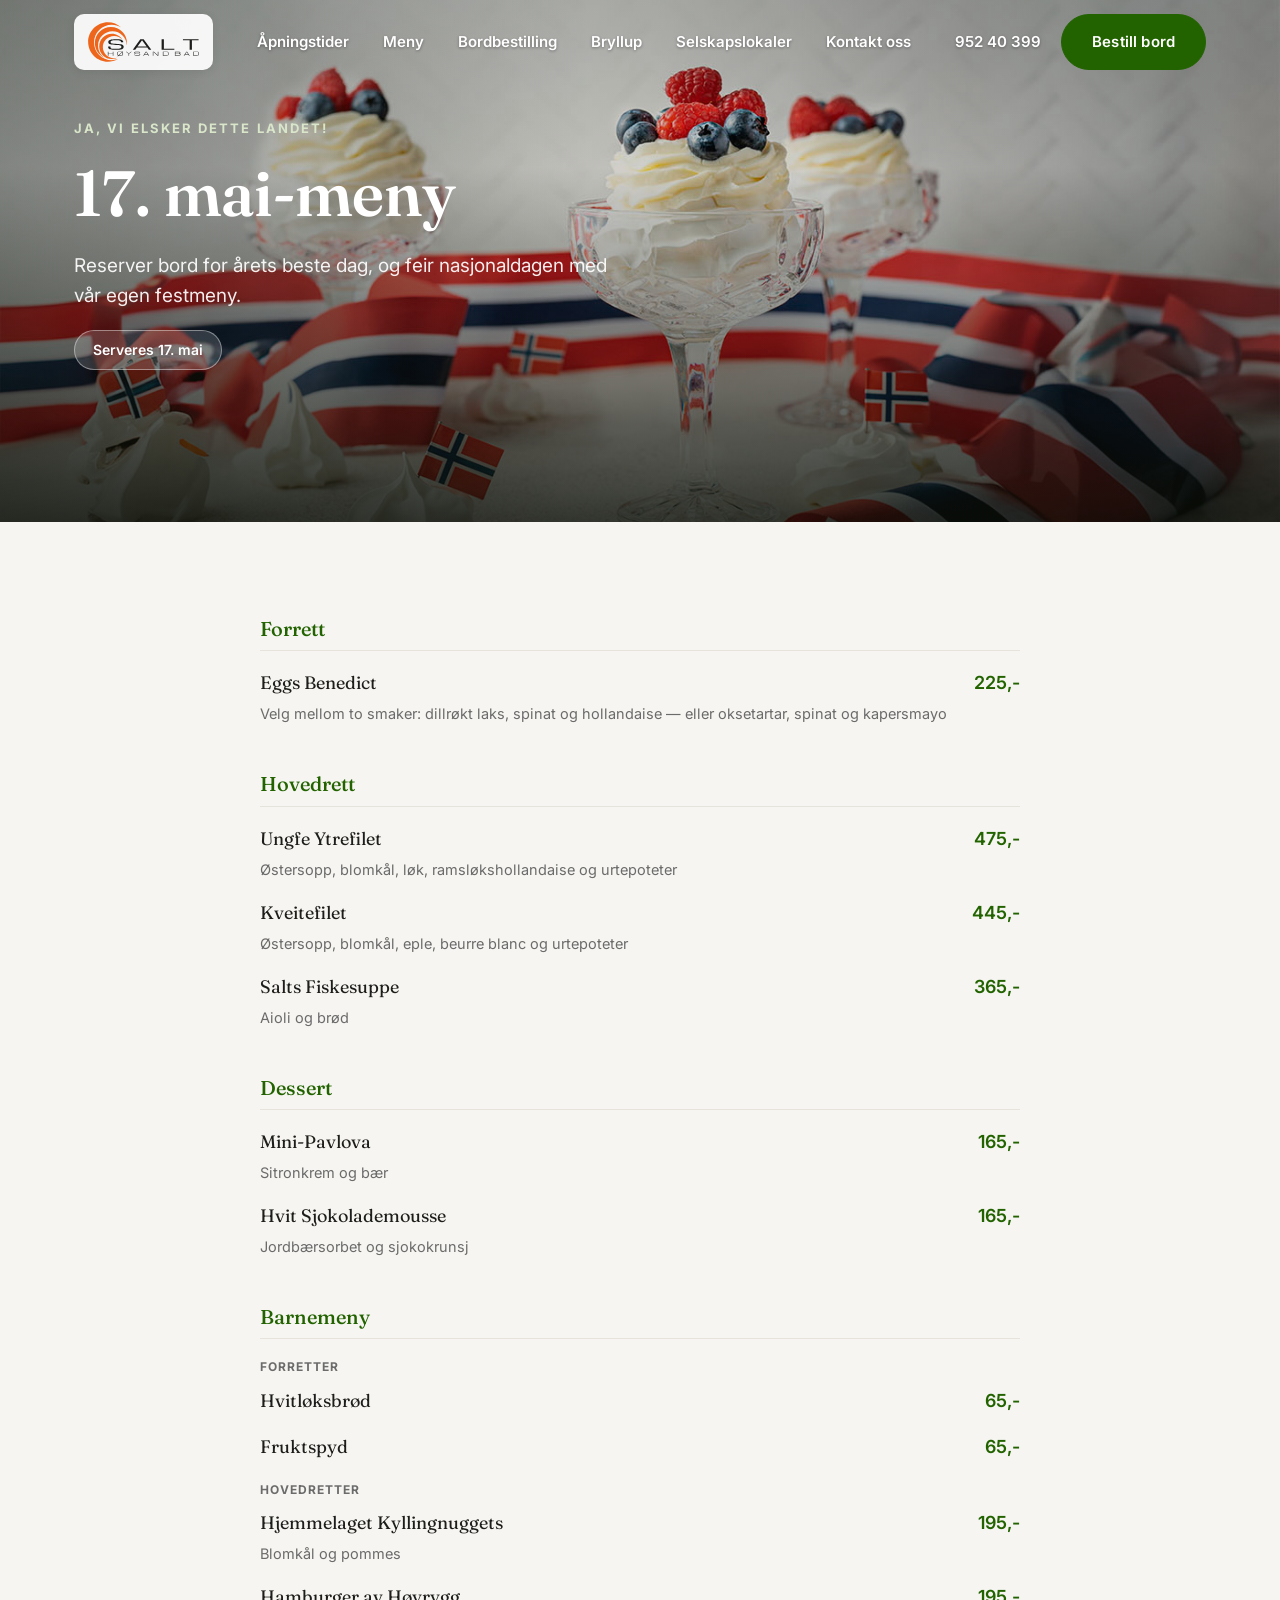
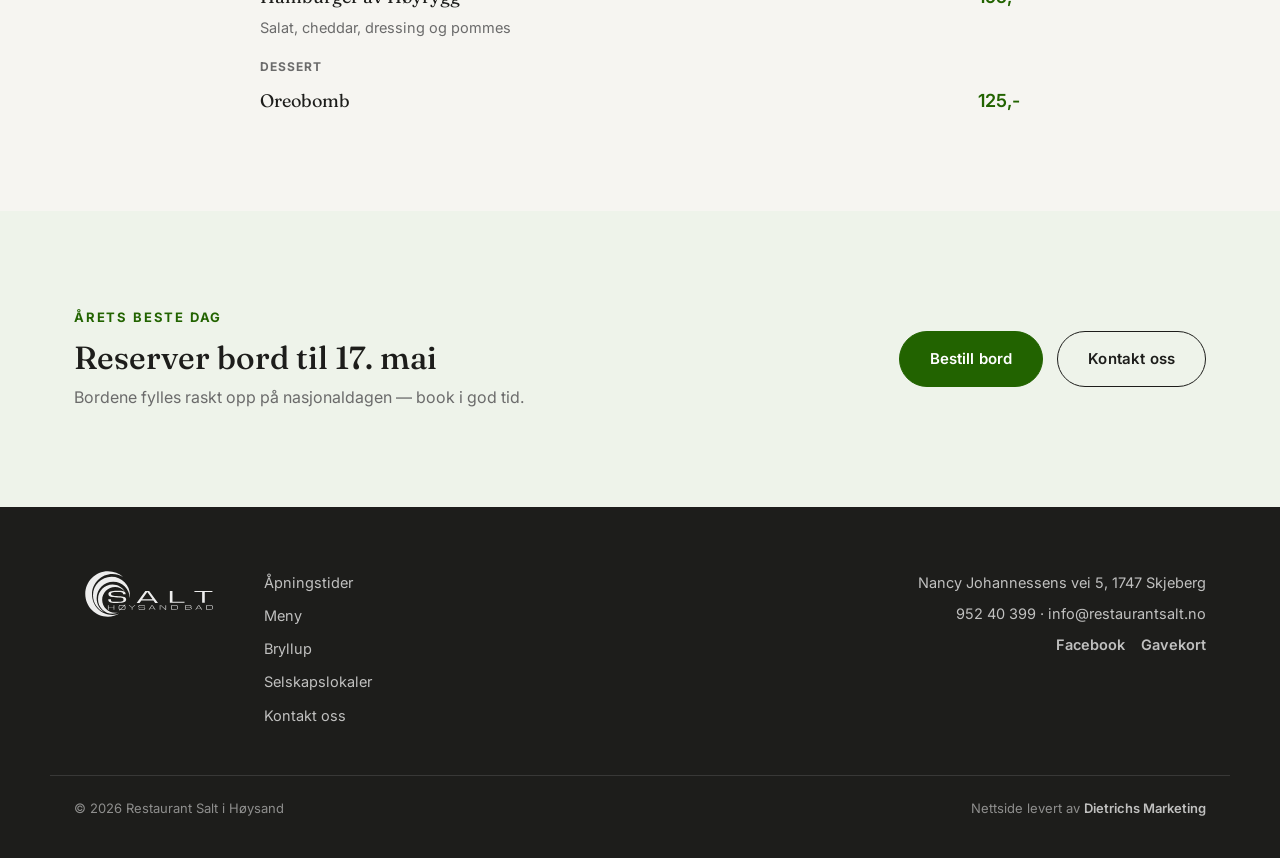
==== 17-mai-meny.html @ 6f29620e "Utvid til ekte flersidestruktur: apningstider, meny, bryllup, selskapslokaler, kontakt, 17. mai-meny" ====
<!DOCTYPE html>
<html lang="no">
<head>
<meta charset="UTF-8">
<meta name="viewport" content="width=device-width, initial-scale=1.0">
<title>17. mai-meny – Restaurant Salt i Høysand</title>
<meta name="description" content="Feir 17. mai hos Restaurant Salt i Høysand. Egen festmeny med forrett, hovedrett, dessert og barnemeny — reserver bord for årets beste dag.">
<meta name="theme-color" content="#226300">
<link rel="icon" type="image/png" sizes="32x32" href="assets/favicon-32.png">
<link rel="apple-touch-icon" sizes="180x180" href="assets/favicon-180.png">
<link rel="icon" type="image/png" sizes="192x192" href="assets/favicon-192.png">
<link rel="preconnect" href="https://fonts.googleapis.com">
<link rel="preconnect" href="https://fonts.gstatic.com" crossorigin>
<link href="https://fonts.googleapis.com/css2?family=Fraunces:ital,opsz,wght@0,9..144,400;0,9..144,500;0,9..144,600;1,9..144,500&family=Inter:wght@400;500;600;700&display=swap" rel="stylesheet">
<link rel="stylesheet" href="style.css">
</head>
<body>

<a class="skip-link" href="#main">Hopp til innhold</a>

<header class="site-header" id="siteHeader">
  <div class="header-inner">
    <a href="index.html" class="logo-plate" aria-label="Restaurant Salt i Høysand – til forsiden">
      <img src="assets/logo.svg" alt="Restaurant Salt i Høysand" width="180" height="65">
    </a>

    <nav class="main-nav" aria-label="Hovedmeny">
      <a href="apningstider.html">Åpningstider</a>
      <a href="meny.html">Meny</a>
      <a href="https://restaurantsalt.no/bordbestilling/" target="_blank" rel="noopener">Bordbestilling</a>
      <a href="bryllup.html">Bryllup</a>
      <a href="selskapslokaler.html">Selskapslokaler</a>
      <a href="kontakt.html">Kontakt oss</a>
    </nav>

    <div class="header-actions">
      <a href="tel:+4795240399" class="header-phone">952 40 399</a>
      <a href="https://restaurantsalt.no/bordbestilling/" class="btn btn-cta nav-cta" target="_blank" rel="noopener">Bestill bord</a>
      <button class="hamburger" id="hamburgerBtn" aria-label="Åpne meny" aria-expanded="false" aria-controls="mobileMenu">
        <span></span><span></span><span></span>
      </button>
    </div>
  </div>
</header>

<div class="mobile-menu" id="mobileMenu">
  <button class="mobile-menu-close" id="mobileMenuClose" aria-label="Lukk meny">&times;</button>
  <nav class="mobile-nav" aria-label="Mobilmeny">
    <a href="apningstider.html">Åpningstider</a>
    <a href="meny.html">Meny</a>
    <a href="https://restaurantsalt.no/bordbestilling/" target="_blank" rel="noopener">Bordbestilling</a>
    <a href="bryllup.html">Bryllup</a>
    <a href="selskapslokaler.html">Selskapslokaler</a>
    <a href="kontakt.html">Kontakt oss</a>
  </nav>
  <div class="mobile-menu-contact">
    <a href="tel:+4795240399">952 40 399</a>
    <a href="mailto:info@restaurantsalt.no">info@restaurantsalt.no</a>
  </div>
  <a href="https://restaurantsalt.no/bordbestilling/" class="btn btn-cta mobile-menu-cta" target="_blank" rel="noopener">Bestill bord</a>
</div>
<div class="mobile-menu-scrim" id="mobileMenuScrim"></div>

<main id="main">

  <section class="hero hero-compact" id="top">
    <div class="hero-media">
      <img src="assets/17-mai.jpg" alt="Pavlova med bær, norske flagg og feiring av 17. mai på Restaurant Salt" width="1400" height="884">
      <div class="hero-overlay"></div>
    </div>
    <div class="hero-content">
      <p class="eyebrow">Ja, vi elsker dette landet!</p>
      <h1>17. mai-meny</h1>
      <p class="hero-lede">Reserver bord for årets beste dag, og feir nasjonaldagen med vår egen festmeny.</p>
      <span class="hero-note">Serveres 17. mai</span>
    </div>
  </section>

  <section class="menu-section" id="meny">
    <div class="container">
      <div class="menu-page-groups reveal">

        <div class="menu-group">
          <h3>Forrett</h3>
          <div class="menu-item">
            <div class="menu-item-head"><span>Eggs Benedict</span><span class="price">225,-</span></div>
            <p>Velg mellom to smaker: dillrøkt laks, spinat og hollandaise — eller oksetartar, spinat og kapersmayo</p>
          </div>
        </div>

        <div class="menu-group">
          <h3>Hovedrett</h3>
          <div class="menu-item">
            <div class="menu-item-head"><span>Ungfe Ytrefilet</span><span class="price">475,-</span></div>
            <p>Østersopp, blomkål, løk, ramsløkshollandaise og urtepoteter</p>
          </div>
          <div class="menu-item">
            <div class="menu-item-head"><span>Kveitefilet</span><span class="price">445,-</span></div>
            <p>Østersopp, blomkål, eple, beurre blanc og urtepoteter</p>
          </div>
          <div class="menu-item">
            <div class="menu-item-head"><span>Salts Fiskesuppe</span><span class="price">365,-</span></div>
            <p>Aioli og brød</p>
          </div>
        </div>

        <div class="menu-group">
          <h3>Dessert</h3>
          <div class="menu-item">
            <div class="menu-item-head"><span>Mini-Pavlova</span><span class="price">165,-</span></div>
            <p>Sitronkrem og bær</p>
          </div>
          <div class="menu-item">
            <div class="menu-item-head"><span>Hvit Sjokolademousse</span><span class="price">165,-</span></div>
            <p>Jordbærsorbet og sjokokrunsj</p>
          </div>
        </div>

        <div class="menu-group">
          <h3>Barnemeny</h3>
          <p class="menu-subgroup-label">Forretter</p>
          <div class="menu-item">
            <div class="menu-item-head"><span>Hvitløksbrød</span><span class="price">65,-</span></div>
          </div>
          <div class="menu-item">
            <div class="menu-item-head"><span>Fruktspyd</span><span class="price">65,-</span></div>
          </div>
          <p class="menu-subgroup-label">Hovedretter</p>
          <div class="menu-item">
            <div class="menu-item-head"><span>Hjemmelaget Kyllingnuggets</span><span class="price">195,-</span></div>
            <p>Blomkål og pommes</p>
          </div>
          <div class="menu-item">
            <div class="menu-item-head"><span>Hamburger av Høyrygg</span><span class="price">195,-</span></div>
            <p>Salat, cheddar, dressing og pommes</p>
          </div>
          <p class="menu-subgroup-label">Dessert</p>
          <div class="menu-item">
            <div class="menu-item-head"><span>Oreobomb</span><span class="price">125,-</span></div>
          </div>
        </div>

      </div>
    </div>
  </section>

  <section class="cta-band">
    <div class="container cta-band-inner">
      <div class="cta-band-copy">
        <p class="section-eyebrow">Årets beste dag</p>
        <h2>Reserver bord til 17. mai</h2>
        <p>Bordene fylles raskt opp på nasjonaldagen — book i god tid.</p>
      </div>
      <div class="cta-band-actions">
        <a href="https://restaurantsalt.no/bordbestilling/" class="btn btn-cta" target="_blank" rel="noopener">Bestill bord</a>
        <a href="kontakt.html" class="btn btn-outline-dark">Kontakt oss</a>
      </div>
    </div>
  </section>

</main>

<footer class="site-footer">
  <div class="container footer-grid">
    <a href="index.html" class="footer-logo">
      <img src="assets/logo.svg" alt="Restaurant Salt i Høysand" width="150" height="54">
    </a>
    <nav class="footer-nav" aria-label="Bunntekstmeny">
      <a href="apningstider.html">Åpningstider</a>
      <a href="meny.html">Meny</a>
      <a href="bryllup.html">Bryllup</a>
      <a href="selskapslokaler.html">Selskapslokaler</a>
      <a href="kontakt.html">Kontakt oss</a>
    </nav>
    <div class="footer-contact">
      <p>Nancy Johannessens vei 5, 1747 Skjeberg</p>
      <p><a href="tel:+4795240399">952 40 399</a> · <a href="mailto:info@restaurantsalt.no">info@restaurantsalt.no</a></p>
      <div class="social-row">
        <a href="https://www.facebook.com/restaurantsalt.no/" target="_blank" rel="noopener">Facebook</a>
        <a href="https://givn.no/shop/salt" target="_blank" rel="noopener">Gavekort</a>
      </div>
    </div>
  </div>
  <div class="container footer-bottom">
    <p>&copy; <span id="year"></span> Restaurant Salt i Høysand</p>
    <p>Nettside levert av <a href="https://dmarketing.no" target="_blank" rel="noopener">Dietrichs Marketing</a></p>
  </div>
</footer>

<script src="app.js"></script>
</body>
</html>
---- style.css ----
/* Restaurant Salt i Høysand — redesign
   Fargelås: grønn #226300 (kundens ekte, gjennomgående CTA-farge), ink #1D1D1B (logo),
   hentet direkte fra restaurantsalt.no sin egen CSS og logo-SVG. */

:root {
  --ink: #1d1d1b;
  --text: #4a4a4a;
  --text-soft: #6b6b6b;
  --green: #226300;
  --green-dark: #163f00;
  --green-tint: #eef3ea;
  --cream: #f6f5f1;
  --white: #ffffff;
  --line: #e5e3dc;

  --font-display: "Fraunces", serif;
  --font-body: "Inter", sans-serif;

  --header-h: 84px;
  --container-w: 1180px;
}

* { box-sizing: border-box; }
html { scroll-behavior: smooth; }

body {
  margin: 0;
  overflow-x: hidden;
  background: var(--white);
  color: var(--text);
  font-family: var(--font-body);
  font-size: 16px;
  line-height: 1.6;
  -webkit-font-smoothing: antialiased;
}

img { max-width: 100%; display: block; }

h1, h2, h3 {
  font-family: var(--font-display);
  color: var(--ink);
  font-weight: 500;
  line-height: 1.12;
  margin: 0 0 .5em;
}

h1 { font-weight: 600; }

p { margin: 0 0 1em; }
a { color: inherit; text-decoration: none; }

.container {
  max-width: var(--container-w);
  margin: 0 auto;
  padding: 0 24px;
}

.skip-link {
  position: absolute;
  top: -100px;
  left: 16px;
  background: var(--ink);
  color: var(--white);
  padding: 12px 18px;
  border-radius: 8px;
  z-index: 1000;
  transition: top .2s ease;
}
.skip-link:focus { top: 16px; }

/* ---------- Buttons ---------- */
.btn {
  display: inline-flex;
  align-items: center;
  justify-content: center;
  padding: 15px 30px;
  border-radius: 999px;
  font-family: var(--font-body);
  font-weight: 600;
  font-size: 15px;
  letter-spacing: .01em;
  border: 1.5px solid transparent;
  cursor: pointer;
  transition: background .2s ease, color .2s ease, border-color .2s ease, transform .15s ease;
  white-space: nowrap;
}
.btn:hover { transform: translateY(-1px); }

.btn-cta {
  background: var(--green);
  color: var(--white);
  border-color: var(--green);
}
.btn-cta:hover { background: var(--green-dark); border-color: var(--green-dark); }

.btn-outline {
  background: rgba(255,255,255,.08);
  color: var(--white);
  border-color: rgba(255,255,255,.75);
}
.btn-outline:hover { background: rgba(255,255,255,.18); }

.text-link {
  display: inline-block;
  font-weight: 600;
  color: var(--green);
  border-bottom: 1.5px solid transparent;
  transition: border-color .2s ease;
}
.text-link:hover { border-color: var(--green); }

/* ---------- Section scaffolding ---------- */
.section-eyebrow {
  font-family: var(--font-body);
  font-weight: 700;
  font-size: 13px;
  letter-spacing: .14em;
  text-transform: uppercase;
  color: var(--green);
  margin: 0 0 .9em;
}

.section-head { max-width: 640px; margin: 0 0 48px; }
.section-lede { color: var(--text-soft); font-size: 17px; }

section { padding: 96px 0; scroll-margin-top: calc(var(--header-h) + 16px); }

.reveal {
  opacity: 0;
  transform: translateY(26px);
  transition: opacity .7s ease, transform .7s ease;
}
.reveal.is-visible { opacity: 1; transform: translateY(0); }

/* ============ HEADER ============ */
.site-header {
  position: fixed;
  top: 0; left: 0; right: 0;
  z-index: 500;
  height: var(--header-h);
  display: flex;
  align-items: center;
  background: transparent;
  transition: background .3s ease, box-shadow .3s ease, height .3s ease;
}

.header-inner {
  width: 100%;
  max-width: var(--container-w);
  margin: 0 auto;
  padding: 0 24px;
  display: flex;
  align-items: center;
  justify-content: space-between;
  gap: 24px;
}

.logo-plate {
  display: inline-flex;
  align-items: center;
  background: rgba(255,255,255,.92);
  padding: 8px 14px;
  border-radius: 10px;
  transition: background .3s ease, box-shadow .3s ease;
  box-shadow: 0 2px 10px rgba(0,0,0,.08);
}
.logo-plate img { height: 40px; width: auto; }

.main-nav { display: flex; align-items: center; gap: 34px; }
.main-nav a {
  font-size: 15px;
  font-weight: 600;
  color: var(--white);
  text-shadow: 0 1px 3px rgba(0,0,0,.35);
  position: relative;
  padding: 6px 0;
  transition: color .3s ease, opacity .2s ease;
}
.main-nav a:hover { opacity: .8; }
.main-nav a.active { border-bottom: 1.5px solid rgba(255,255,255,.85); }
.site-header.scrolled .main-nav a.active { border-bottom-color: var(--green); }
.mobile-nav a.active { color: var(--green); }

.header-actions { display: flex; align-items: center; gap: 20px; }
.header-phone {
  font-size: 15px;
  font-weight: 600;
  color: var(--white);
  text-shadow: 0 1px 3px rgba(0,0,0,.35);
  transition: color .3s ease;
}

.hamburger {
  display: none;
  flex-direction: column;
  justify-content: center;
  align-items: center;
  gap: 5px;
  width: 44px;
  height: 44px;
  background: rgba(255,255,255,.92);
  border: none;
  border-radius: 10px;
  cursor: pointer;
  box-shadow: 0 2px 10px rgba(0,0,0,.08);
}
.hamburger span {
  width: 20px;
  height: 2px;
  background: var(--ink);
  border-radius: 2px;
}

/* Scrolled state: solid header, dark text — no backdrop-filter (keeps fixed mobile drawer safe) */
.site-header.scrolled {
  background: rgba(255,255,255,.98);
  box-shadow: 0 4px 18px rgba(0,0,0,.07);
  height: 72px;
}
.site-header.scrolled .logo-plate { background: transparent; box-shadow: none; padding: 8px 0; }
.site-header.scrolled .logo-plate img { height: 34px; }
.site-header.scrolled .main-nav a,
.site-header.scrolled .header-phone {
  color: var(--ink);
  text-shadow: none;
}
.site-header.scrolled .hamburger { background: var(--cream); box-shadow: none; }

/* ============ MOBILE MENU ============ */
.mobile-menu {
  position: fixed;
  top: 0; right: 0;
  width: min(360px, 86vw);
  height: 100vh;
  background: var(--white);
  z-index: 700;
  padding: 28px 28px 40px;
  display: flex;
  flex-direction: column;
  gap: 34px;
  transform: translateX(100%);
  transition: transform .35s ease;
  overflow-y: auto;
}
.mobile-menu.open { transform: translateX(0); }

.mobile-menu-close {
  align-self: flex-end;
  width: 44px;
  height: 44px;
  border-radius: 10px;
  border: none;
  background: var(--cream);
  color: var(--ink);
  font-size: 28px;
  line-height: 1;
  cursor: pointer;
}

.mobile-nav { display: flex; flex-direction: column; gap: 6px; margin-top: 12px; }
.mobile-nav a {
  font-family: var(--font-display);
  font-size: 26px;
  color: var(--ink);
  padding: 12px 0;
  border-bottom: 1px solid var(--line);
}

.mobile-menu-contact { display: flex; flex-direction: column; gap: 8px; }
.mobile-menu-contact a { font-size: 16px; font-weight: 600; color: var(--green); }

.mobile-menu-cta { width: 100%; padding: 17px 20px; font-size: 16px; }

.mobile-menu-scrim {
  position: fixed;
  inset: 0;
  background: rgba(20,20,18,.45);
  z-index: 600;
  opacity: 0;
  pointer-events: none;
  transition: opacity .3s ease;
}
.mobile-menu-scrim.open { opacity: 1; pointer-events: auto; }

.nav-cta { display: inline-flex; }

/* ============ HERO ============ */
.hero {
  position: relative;
  min-height: 100vh;
  display: flex;
  align-items: flex-end;
  overflow: hidden;
}
.hero-media { position: absolute; inset: 0; z-index: 0; }
.hero-media img { width: 100%; height: 100%; object-fit: cover; object-position: center 42%; }
.hero-overlay {
  position: absolute;
  inset: 0;
  background:
    linear-gradient(180deg, rgba(15,20,10,.25) 0%, rgba(15,18,10,.18) 32%, rgba(12,16,8,.55) 72%, rgba(10,14,7,.82) 100%),
    linear-gradient(90deg, rgba(10,14,7,.35) 0%, rgba(10,14,7,0) 46%);
}

.hero-content {
  position: relative;
  z-index: 1;
  max-width: var(--container-w);
  margin: 0 auto;
  padding: 0 24px 120px;
  width: 100%;
  color: var(--white);
}

.eyebrow {
  font-family: var(--font-body);
  font-weight: 700;
  font-size: 13px;
  letter-spacing: .16em;
  text-transform: uppercase;
  color: #d9e6c9;
  margin: 0 0 18px;
}

.hero h1 {
  color: var(--white);
  font-size: clamp(34px, 5.6vw, 64px);
  max-width: 15ch;
  margin-bottom: .35em;
}

.hero-lede {
  font-size: clamp(16px, 1.7vw, 19px);
  max-width: 46ch;
  color: rgba(255,255,255,.92);
  margin-bottom: 34px;
}

.hero-actions { display: flex; flex-wrap: wrap; gap: 16px; }

.scroll-cue {
  position: absolute;
  bottom: 34px;
  left: 50%;
  transform: translateX(-50%);
  z-index: 1;
  width: 30px;
  height: 46px;
  border: 1.5px solid rgba(255,255,255,.7);
  border-radius: 20px;
}
.scroll-cue span {
  position: absolute;
  top: 8px; left: 50%;
  width: 4px; height: 8px;
  background: var(--white);
  border-radius: 2px;
  transform: translateX(-50%);
  animation: cue 1.8s ease infinite;
}
@keyframes cue {
  0% { opacity: 1; top: 8px; }
  70% { opacity: 0; top: 22px; }
  100% { opacity: 0; top: 8px; }
}

/* ============ INTRO ============ */
.intro { padding-top: 100px; }
.intro-grid { max-width: 780px; }
.intro-grid h2 { font-size: clamp(26px, 3.4vw, 38px); }
.intro-text { font-size: 17px; color: var(--text-soft); max-width: 60ch; }

.stat-row {
  display: flex;
  flex-wrap: wrap;
  gap: 48px;
  margin-top: 40px;
  padding-top: 40px;
  border-top: 1px solid var(--line);
}
.stat { display: flex; flex-direction: column; gap: 4px; }
.stat-num { font-family: var(--font-display); font-size: 34px; color: var(--green); font-weight: 600; }
.stat-label { font-size: 14px; color: var(--text-soft); max-width: 16ch; }

/* ============ MENU ============ */
.menu-section { background: var(--cream); }
.menu-layout {
  display: grid;
  grid-template-columns: minmax(0, 1fr) minmax(0, 1.15fr);
  gap: 56px;
  align-items: start;
}
.menu-photo {
  border-radius: 18px;
  width: 100%;
  height: 100%;
  object-fit: cover;
  aspect-ratio: 4/5;
  position: sticky;
  top: 110px;
}
.menu-groups { display: flex; flex-direction: column; gap: 40px; }
.menu-group h3 {
  font-size: 20px;
  color: var(--green);
  border-bottom: 1px solid var(--line);
  padding-bottom: 10px;
  margin-bottom: 18px;
}
.menu-item { margin-bottom: 18px; }
.menu-item:last-child { margin-bottom: 0; }
.menu-item-head {
  display: flex;
  justify-content: space-between;
  align-items: baseline;
  gap: 16px;
  font-family: var(--font-display);
  font-size: 18px;
  color: var(--ink);
}
.menu-item-head .price { font-family: var(--font-body); font-weight: 600; color: var(--green); white-space: nowrap; }
.menu-item p { margin: 4px 0 0; font-size: 14.5px; color: var(--text-soft); }

/* ============ HISTORIE ============ */
.historie-grid {
  display: grid;
  grid-template-columns: 1fr 1fr;
  gap: 64px;
  align-items: center;
}
.historie-photo { border-radius: 18px; width: 100%; object-fit: cover; aspect-ratio: 4/3; }
.historie-text h2 { font-size: clamp(26px, 3.2vw, 36px); }
.historie-text p { font-size: 16.5px; }

/* ============ LOKALER ============ */
.lokaler { background: var(--cream); }
.lokaler-cards {
  display: grid;
  grid-template-columns: 1fr 1fr;
  gap: 32px;
}
.lokale-card {
  background: var(--white);
  border-radius: 18px;
  overflow: hidden;
  box-shadow: 0 10px 30px rgba(20,20,18,.06);
}
.lokale-card img { width: 100%; aspect-ratio: 3/2; object-fit: cover; }
.lokale-card-body { padding: 30px; }
.lokale-card-body h3 { font-size: 22px; }
.lokale-card-body p { font-size: 15px; color: var(--text-soft); }

/* ============ ARRANGEMENT ============ */
.arrangement {
  position: relative;
  color: var(--white);
  padding: 0;
  min-height: 560px;
  display: flex;
  align-items: center;
}
.arrangement-media { position: absolute; inset: 0; z-index: 0; }
.arrangement-media img { width: 100%; height: 100%; object-fit: cover; }
.arrangement-overlay { position: absolute; inset: 0; background: linear-gradient(90deg, rgba(10,14,7,.9) 0%, rgba(10,14,7,.72) 55%, rgba(10,14,7,.42) 100%); }
.arrangement-content { position: relative; z-index: 1; padding: 90px 24px; max-width: 640px; }
.arrangement .section-eyebrow { color: #d9e6c9; }
.arrangement h2 { color: var(--white); font-size: clamp(26px, 3.4vw, 38px); }
.arrangement p { color: rgba(255,255,255,.88); font-size: 16.5px; }

.tag-row { display: flex; flex-wrap: wrap; gap: 10px; margin: 20px 0 26px; }
.tag {
  font-size: 13.5px;
  font-weight: 600;
  padding: 9px 16px;
  border-radius: 999px;
  border: 1px solid rgba(255,255,255,.35);
  color: var(--white);
}
.tag-row-link { color: var(--white); }
.tag-row-link:hover { border-color: var(--white); }

/* ============ KONTAKT ============ */
.kontakt-grid {
  display: grid;
  grid-template-columns: .9fr 1.3fr;
  gap: 64px;
  align-items: start;
}
.kontakt-intro h2 { font-size: clamp(26px, 3.2vw, 36px); }
.kontakt-intro p { font-size: 16.5px; margin-bottom: 28px; }

.kontakt-cards { display: grid; grid-template-columns: repeat(3, 1fr); gap: 24px; }
.kontakt-card {
  background: var(--green-tint);
  border-radius: 16px;
  padding: 26px;
}
.kontakt-card h3 { font-size: 16px; text-transform: uppercase; letter-spacing: .06em; font-family: var(--font-body); font-weight: 700; color: var(--green); margin-bottom: 14px; }
.kontakt-card p { font-size: 15px; color: var(--text); margin-bottom: 10px; }
.kontakt-card a:not(.text-link) { font-weight: 600; }
.kv { display: flex; flex-wrap: wrap; justify-content: space-between; gap: 4px 14px; font-size: 15px; padding: 6px 0; border-bottom: 1px solid rgba(0,0,0,.06); }
.kv:last-of-type { border-bottom: none; }
.kv span { white-space: nowrap; }
.kv span:first-child { color: var(--text-soft); }
.kv span:last-child { font-weight: 600; color: var(--ink); }

.social-row { display: flex; gap: 16px; margin-top: 6px; }
.social-row a { font-weight: 600; color: var(--green); font-size: 14.5px; }

/* ============ FOOTER ============ */
.site-footer { background: var(--ink); color: rgba(255,255,255,.72); padding: 64px 0 0; }
.footer-grid {
  display: grid;
  grid-template-columns: auto 1fr auto;
  gap: 40px;
  align-items: start;
  padding-bottom: 48px;
  border-bottom: 1px solid rgba(255,255,255,.12);
}
.footer-logo img { height: 46px; filter: brightness(0) invert(1); opacity: .92; }
.footer-nav { display: flex; flex-direction: column; gap: 10px; }
.footer-nav a { font-size: 14.5px; color: rgba(255,255,255,.72); }
.footer-nav a:hover { color: var(--white); }
.footer-contact { font-size: 14.5px; text-align: right; }
.footer-contact p { margin-bottom: 8px; }
.footer-contact .social-row { justify-content: flex-end; }
.footer-contact .social-row a { color: rgba(255,255,255,.72); }
.footer-contact .social-row a:hover { color: var(--white); }

.footer-bottom {
  display: flex;
  justify-content: space-between;
  flex-wrap: wrap;
  gap: 8px;
  padding: 22px 24px 26px;
  font-size: 13px;
  color: rgba(255,255,255,.5);
}
.footer-bottom a { color: rgba(255,255,255,.72); font-weight: 600; }
.footer-bottom a:hover { color: var(--white); }

/* ============================================================
   RESPONSIVE — mobile first breakpoints, generous mobile spacing
   ============================================================ */
@media (max-width: 980px) {
  .main-nav, .header-phone, .nav-cta { display: none; }
  .hamburger { display: flex; }

  .menu-layout { grid-template-columns: 1fr; }
  .menu-photo { position: static; aspect-ratio: 16/10; }

  .historie-grid { grid-template-columns: 1fr; gap: 36px; }
  .historie-photo { order: -1; }

  .lokaler-cards { grid-template-columns: 1fr; }

  .kontakt-grid { grid-template-columns: 1fr; gap: 44px; }
  .kontakt-cards { grid-template-columns: 1fr; }

  .footer-grid { grid-template-columns: 1fr; text-align: left; gap: 32px; }
  .footer-contact { text-align: left; }
  .footer-contact .social-row { justify-content: flex-start; }
}

@media (max-width: 640px) {
  section { padding: 64px 0; }
  .intro { padding-top: 72px; }
  .section-head { margin-bottom: 36px; }

  :root { --header-h: 72px; }
  .header-inner { padding: 0 18px; }
  .logo-plate img { height: 30px; }
  .site-header.scrolled .logo-plate img { height: 26px; }

  .hero { min-height: 92vh; }
  .hero-content { padding: 0 20px 84px; }
  .hero-actions { flex-direction: column; align-items: stretch; }
  .hero-actions .btn { width: 100%; }
  .scroll-cue { display: none; }

  .stat-row { gap: 28px 36px; }
  .stat-num { font-size: 28px; }

  .arrangement-content { padding: 64px 20px; }
  .arrangement-overlay { background: linear-gradient(180deg, rgba(10,14,7,.55) 0%, rgba(10,14,7,.88) 60%, rgba(10,14,7,.95) 100%); }

  .footer-bottom { flex-direction: column; align-items: flex-start; }
}

@media (min-width: 981px) {
  .mobile-menu, .mobile-menu-scrim, .hamburger { display: none !important; }
}

/* ============================================================
   INTERIOR PAGES — compact photo hero, text-only page header,
   CTA band, season banner, menu allergens, rooms, split blocks
   ============================================================ */

/* Compact hero for interior photo pages (meny/bryllup/selskapslokaler/17-mai) */
.hero.hero-compact { min-height: 58vh; }
.hero-compact .hero-content { padding-bottom: 56px; }
.hero-compact .hero-lede { margin-bottom: 0; }

/* Text-only page header for utility pages (apningstider/kontakt) */
.page-header { background: var(--green-tint); padding: calc(var(--header-h) + 72px) 0 56px; }
.page-header .container { max-width: 720px; }
.page-header h1 { font-size: clamp(30px, 4.6vw, 46px); margin-bottom: .4em; }
.page-header .section-lede { margin-bottom: 0; }

[hidden] { display: none !important; }

/* Seasonal banner (17. mai) — homepage only, shown via app.js date check */
.season-banner { background: var(--green); }
.season-banner-inner {
  display: flex; flex-wrap: wrap; align-items: center; justify-content: center;
  gap: 6px 22px; padding: 14px 24px; text-align: center;
}
.season-banner-inner p { margin: 0; font-size: 14.5px; color: var(--white); }
.season-banner-inner .text-link { color: var(--white); }
.season-banner-inner .text-link:hover { border-color: var(--white); }

/* Menu allergen line */
.menu-item .allergens { margin: 3px 0 0; font-size: 12.5px; color: var(--text-soft); opacity: .8; }
.menu-item-note { font-weight: 400; color: var(--text-soft); font-family: var(--font-body); font-size: 13px; }
.menu-group-note { font-size: 14px; color: var(--text-soft); margin: -8px 0 18px; }
.menu-subgroup-label { font-size: 12px; font-weight: 700; text-transform: uppercase; letter-spacing: .08em; color: var(--text-soft); margin: 18px 0 10px; }
.menu-subgroup-label:first-child { margin-top: 0; }

/* Seasonal note under a page hero */
.hero-note { display: inline-block; margin-top: 18px; font-size: 14px; font-weight: 600; color: var(--white); background: rgba(255,255,255,.16); border: 1px solid rgba(255,255,255,.4); border-radius: 999px; padding: 8px 18px; }

/* Full menu page — single centered column (no sticky photo) */
.menu-page-groups { max-width: 760px; margin: 0 auto; display: flex; flex-direction: column; gap: 48px; }

/* Spacing helpers scoped to their known contexts */
.hours-card + .hero-actions { margin-top: 28px; }
.kontakt-card .text-link { margin-top: 6px; }

/* Split block — alternating image/text (reused across selskapslokaler subsections) */
.split-block { display: grid; grid-template-columns: 1fr 1fr; gap: 56px; align-items: center; }
.split-block.reverse .split-block-photo { order: 2; }
.split-block-photo { border-radius: 18px; width: 100%; object-fit: cover; aspect-ratio: 4/3; }
.split-block-text h2 { font-size: clamp(24px, 3vw, 32px); }
.split-block-text p { font-size: 16px; }
.split-block + .split-block { margin-top: 88px; }

/* Conference rooms */
.rooms-grid { display: grid; grid-template-columns: repeat(3, 1fr); gap: 24px; margin-top: 36px; }
.room-card { background: var(--white); border-radius: 16px; padding: 26px; box-shadow: 0 10px 30px rgba(20,20,18,.06); }
.room-card h4 { font-family: var(--font-display); font-size: 19px; color: var(--ink); margin-bottom: 6px; }
.room-card .room-cap { font-size: 14px; font-weight: 600; color: var(--green); white-space: nowrap; }
.room-card p:last-child { font-size: 14px; color: var(--text-soft); margin: 8px 0 0; }

/* CTA band — reusable bottom CTA on interior pages */
.cta-band { background: var(--green-tint); }
.cta-band-inner { display: flex; flex-wrap: wrap; align-items: center; justify-content: space-between; gap: 32px; }
.cta-band-inner > .cta-band-copy { max-width: 520px; }
.cta-band-inner h2 { font-size: clamp(24px, 3vw, 32px); margin-bottom: .3em; }
.cta-band-inner .cta-band-copy p:last-child { margin-bottom: 0; color: var(--text-soft); }
.cta-band-actions { display: flex; gap: 14px; flex-wrap: wrap; }
.btn-outline-dark { background: transparent; color: var(--ink); border-color: var(--ink); }
.btn-outline-dark:hover { background: var(--ink); color: var(--white); border-color: var(--ink); }

/* Quiet centered text block (minnestund) */
.quiet-block { background: var(--cream); text-align: center; }
.quiet-block .container { max-width: 640px; }
.quiet-block h2 { font-size: clamp(24px, 3vw, 32px); }
.quiet-block p:last-of-type { margin-bottom: 0; }

/* Opening hours (apningstider.html) */
.hours-card { background: var(--white); border-radius: 18px; padding: 34px; box-shadow: 0 10px 30px rgba(20,20,18,.06); max-width: 420px; }
.hours-card .kv { font-size: 17px; padding: 10px 0; }

@media (max-width: 980px) {
  .split-block { grid-template-columns: 1fr; gap: 28px; }
  .split-block.reverse .split-block-photo { order: -1; }
  .rooms-grid { grid-template-columns: 1fr; }
  .cta-band-inner { flex-direction: column; align-items: flex-start; }
}

@media (max-width: 640px) {
  .hero.hero-compact { min-height: 48vh; }
  .page-header { padding: calc(var(--header-h) + 40px) 0 40px; }
  .split-block + .split-block { margin-top: 56px; }
  .cta-band-actions { width: 100%; }
  .cta-band-actions .btn { width: 100%; }
  .season-banner-inner { padding: 12px 18px; }
}
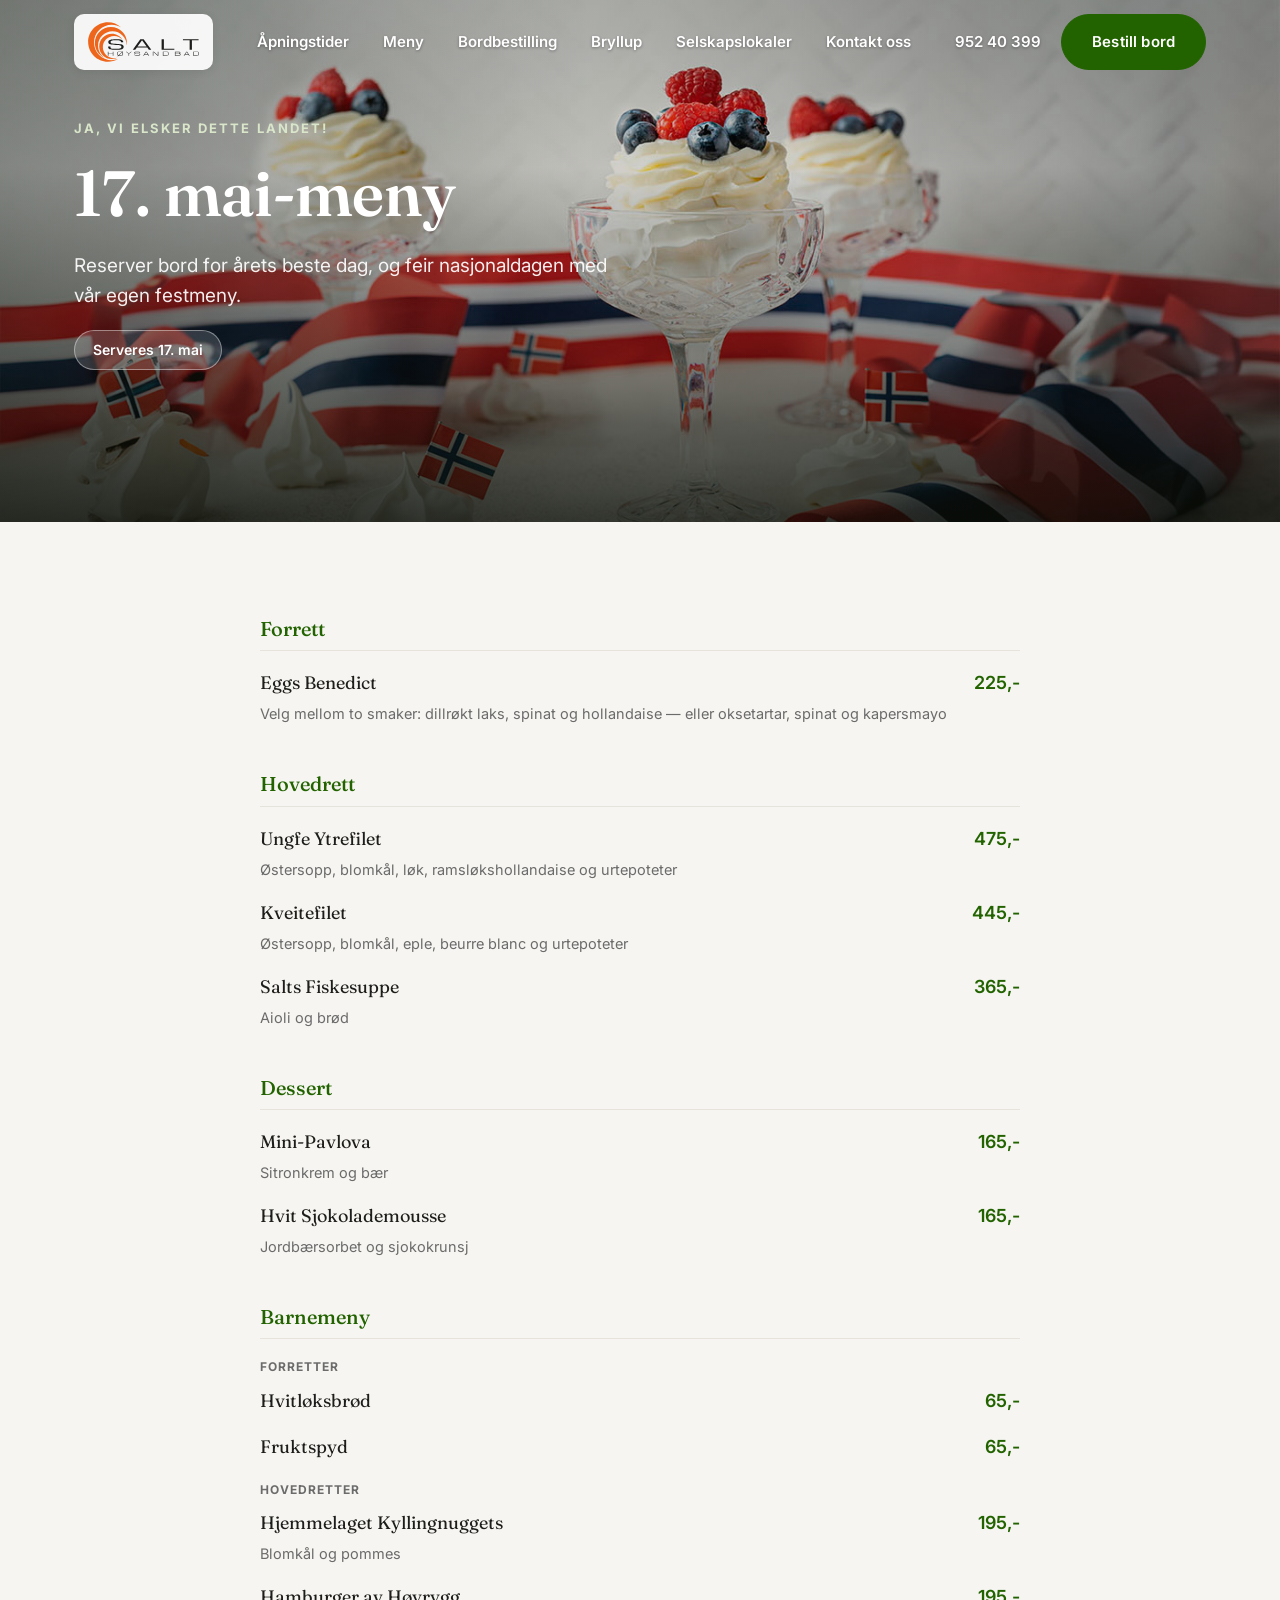
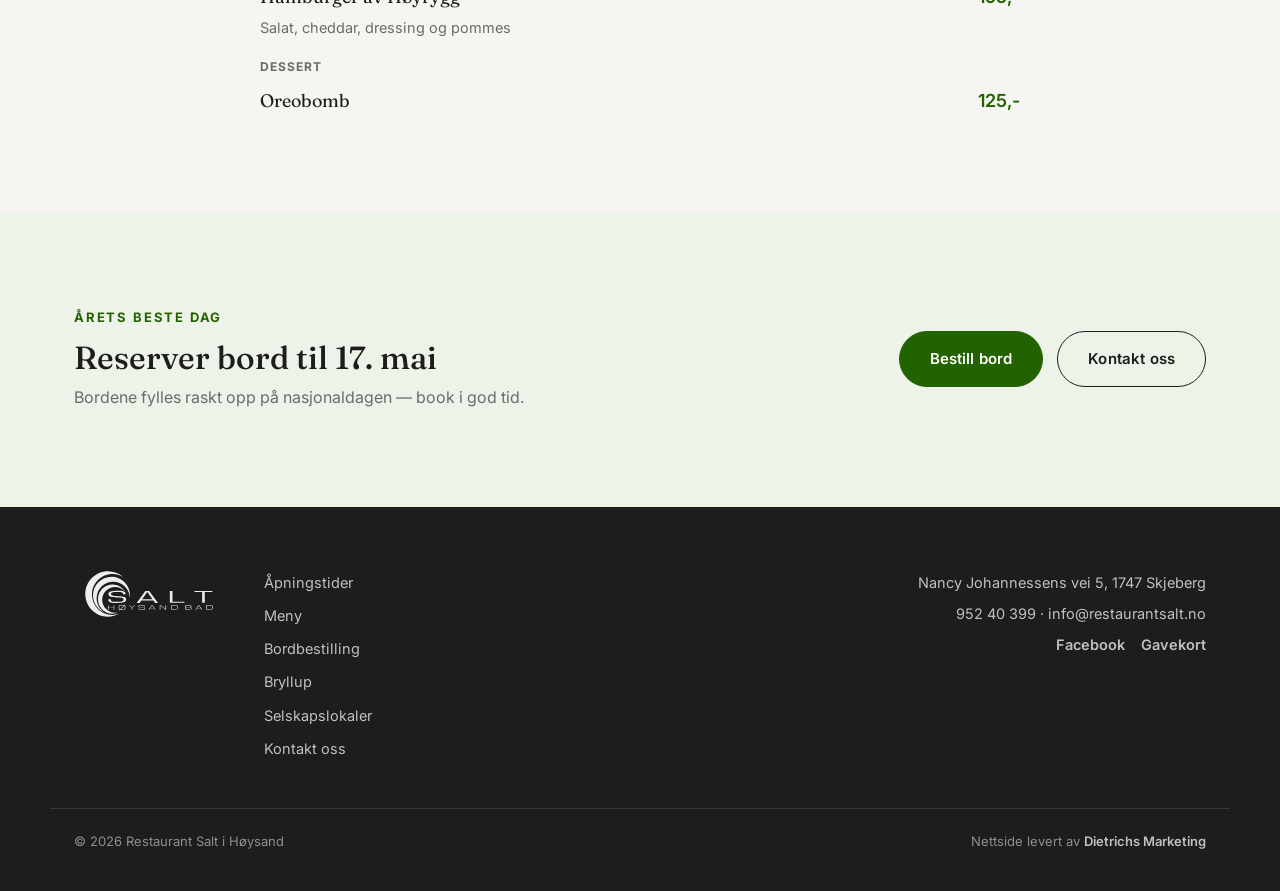
==== commit a1f52f26: "Legg til bordbestilling.html med ekte innebygd bookingwidget Bygger inn den faktiske Gastroplanner-w" ====
--- a/17-mai-meny.html
+++ b/17-mai-meny.html
@@ -27,7 +27,7 @@
     <nav class="main-nav" aria-label="Hovedmeny">
       <a href="apningstider.html">Åpningstider</a>
       <a href="meny.html">Meny</a>
-      <a href="https://restaurantsalt.no/bordbestilling/" target="_blank" rel="noopener">Bordbestilling</a>
+      <a href="bordbestilling.html">Bordbestilling</a>
       <a href="bryllup.html">Bryllup</a>
       <a href="selskapslokaler.html">Selskapslokaler</a>
       <a href="kontakt.html">Kontakt oss</a>
@@ -35,7 +35,7 @@
 
     <div class="header-actions">
       <a href="tel:+4795240399" class="header-phone">952 40 399</a>
-      <a href="https://restaurantsalt.no/bordbestilling/" class="btn btn-cta nav-cta" target="_blank" rel="noopener">Bestill bord</a>
+      <a href="bordbestilling.html" class="btn btn-cta nav-cta">Bestill bord</a>
       <button class="hamburger" id="hamburgerBtn" aria-label="Åpne meny" aria-expanded="false" aria-controls="mobileMenu">
         <span></span><span></span><span></span>
       </button>
@@ -48,7 +48,7 @@
   <nav class="mobile-nav" aria-label="Mobilmeny">
     <a href="apningstider.html">Åpningstider</a>
     <a href="meny.html">Meny</a>
-    <a href="https://restaurantsalt.no/bordbestilling/" target="_blank" rel="noopener">Bordbestilling</a>
+    <a href="bordbestilling.html">Bordbestilling</a>
     <a href="bryllup.html">Bryllup</a>
     <a href="selskapslokaler.html">Selskapslokaler</a>
     <a href="kontakt.html">Kontakt oss</a>
@@ -57,7 +57,7 @@
     <a href="tel:+4795240399">952 40 399</a>
     <a href="mailto:info@restaurantsalt.no">info@restaurantsalt.no</a>
   </div>
-  <a href="https://restaurantsalt.no/bordbestilling/" class="btn btn-cta mobile-menu-cta" target="_blank" rel="noopener">Bestill bord</a>
+  <a href="bordbestilling.html" class="btn btn-cta mobile-menu-cta">Bestill bord</a>
 </div>
 <div class="mobile-menu-scrim" id="mobileMenuScrim"></div>
 
@@ -152,7 +152,7 @@
         <p>Bordene fylles raskt opp på nasjonaldagen — book i god tid.</p>
       </div>
       <div class="cta-band-actions">
-        <a href="https://restaurantsalt.no/bordbestilling/" class="btn btn-cta" target="_blank" rel="noopener">Bestill bord</a>
+        <a href="bordbestilling.html" class="btn btn-cta">Bestill bord</a>
         <a href="kontakt.html" class="btn btn-outline-dark">Kontakt oss</a>
       </div>
     </div>
@@ -168,6 +168,7 @@
     <nav class="footer-nav" aria-label="Bunntekstmeny">
       <a href="apningstider.html">Åpningstider</a>
       <a href="meny.html">Meny</a>
+      <a href="bordbestilling.html">Bordbestilling</a>
       <a href="bryllup.html">Bryllup</a>
       <a href="selskapslokaler.html">Selskapslokaler</a>
       <a href="kontakt.html">Kontakt oss</a>
--- a/style.css
+++ b/style.css
@@ -671,6 +671,25 @@
 .hours-card { background: var(--white); border-radius: 18px; padding: 34px; box-shadow: 0 10px 30px rgba(20,20,18,.06); max-width: 420px; }
 .hours-card .kv { font-size: 17px; padding: 10px 0; }
 
+/* Bordbestilling — steps, note and embedded live booking widget */
+.booking-steps {
+  counter-reset: step; list-style: none; padding: 0; margin: 28px auto 8px;
+  display: flex; flex-direction: column; gap: 14px; max-width: 640px;
+}
+.booking-steps li { counter-increment: step; display: flex; align-items: center; gap: 14px; font-size: 16px; color: var(--ink); font-weight: 600; }
+.booking-steps li::before {
+  content: counter(step); flex: 0 0 auto; width: 32px; height: 32px; border-radius: 50%;
+  background: var(--green); color: var(--white); display: flex; align-items: center; justify-content: center;
+  font-family: var(--font-display); font-size: 15px;
+}
+.booking-note { max-width: 640px; margin: 0 auto 40px; font-size: 14px; color: var(--text-soft); background: var(--cream); border-radius: 12px; padding: 16px 20px; }
+.booking-embed { max-width: 640px; margin: 0 auto; }
+.booking-embed iframe { width: 100%; height: 780px; border: 0; border-radius: 18px; box-shadow: 0 10px 30px rgba(20,20,18,.08); display: block; }
+
+@media (max-width: 640px) {
+  .booking-embed iframe { height: 640px; }
+}
+
 @media (max-width: 980px) {
   .split-block { grid-template-columns: 1fr; gap: 28px; }
   .split-block.reverse .split-block-photo { order: -1; }
